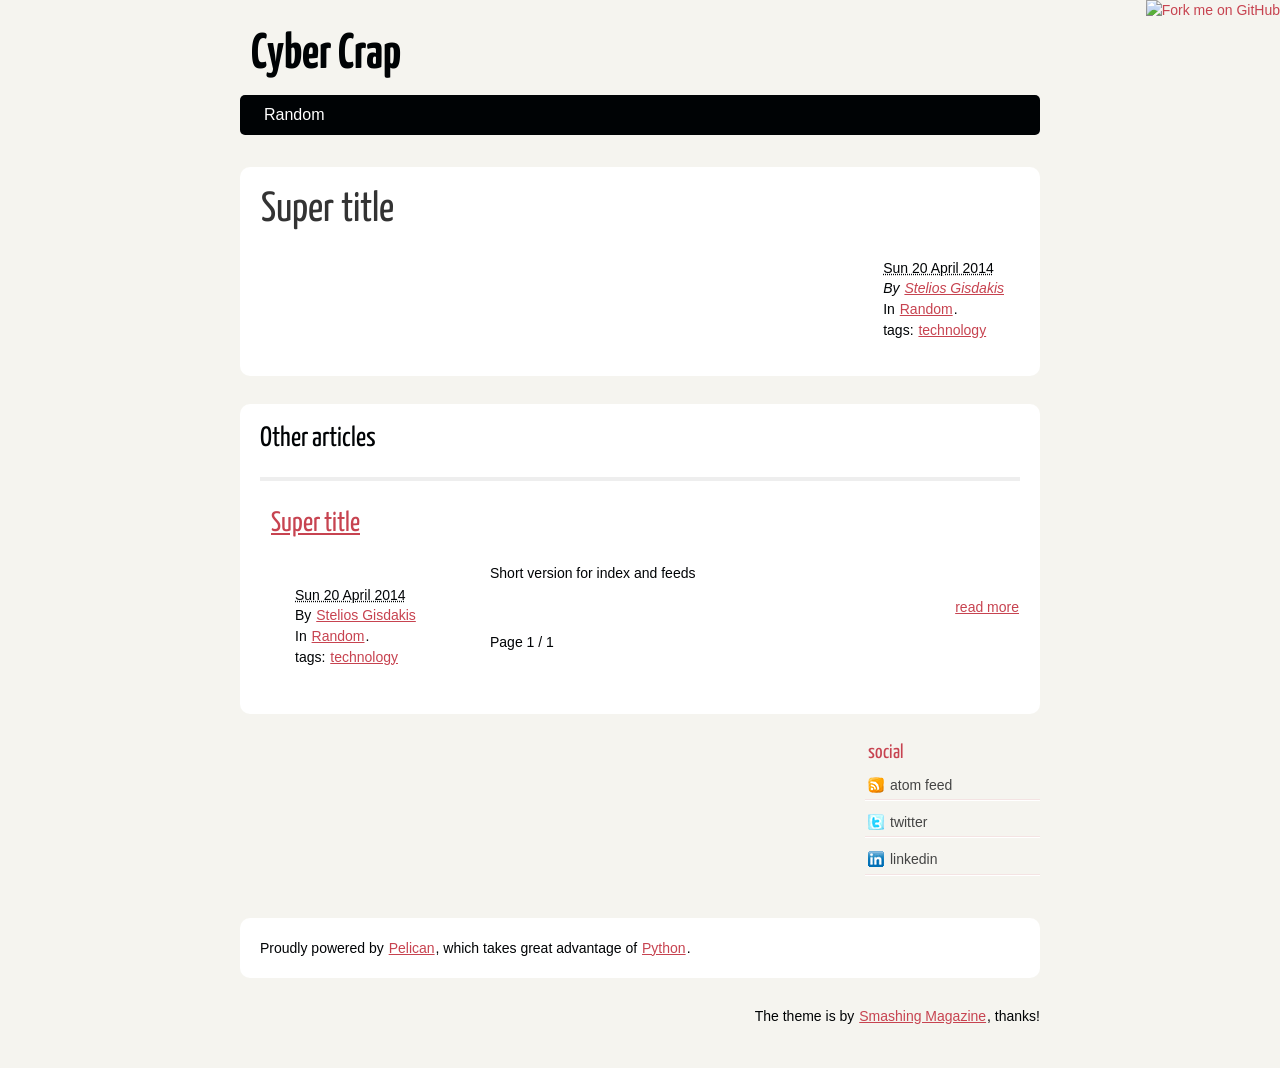
==== index.html @ d0735c27 "" ====
<!DOCTYPE html>
<html lang="en">
<head>
        <meta charset="utf-8" />
        <title>Cyber Crap</title>
        <link rel="stylesheet" href="http://gisdakis.github.io/theme/css/main.css" />
        <link href="http://gisdakis.github.io/feeds/all.atom.xml" type="application/atom+xml" rel="alternate" title="Cyber Crap Atom Feed" />

        <!--[if IE]>
            <script src="http://html5shiv.googlecode.com/svn/trunk/html5.js"></script>
        <![endif]-->
</head>

<body id="index" class="home">
<a href="http://gisdakis.github.io">
<img style="position: absolute; top: 0; right: 0; border: 0;" src="http://s3.amazonaws.com/github/ribbons/forkme_right_red_aa0000.png" alt="Fork me on GitHub" />
</a>
        <header id="banner" class="body">
                <h1><a href="http://gisdakis.github.io/">Cyber Crap </a></h1>
                <nav><ul>
                    <li><a href="http://gisdakis.github.io/category/random.html">Random</a></li>
                </ul></nav>
        </header><!-- /#banner -->

            <aside id="featured" class="body">
                <article>
                    <h1 class="entry-title"><a href="http://gisdakis.github.io/posts/2014/04/post_1/">Super title</a></h1>
<footer class="post-info">
        <abbr class="published" title="2014-04-20T00:00:00">
                Sun 20 April 2014
        </abbr>

        <address class="vcard author">
                By <a class="url fn" href="http://gisdakis.github.io/author/stelios-gisdakis.html">Stelios Gisdakis</a>
        </address>
<p>In <a href="http://gisdakis.github.io/category/random.html">Random</a>. </p>
<p>tags: <a href="http://gisdakis.github.io/tag/technology.html">technology</a></p>
</footer><!-- /.post-info -->                </article>
            </aside><!-- /#featured -->
                <section id="content" class="body">
                    <h1>Other articles</h1>
                    <hr />
                    <ol id="posts-list" class="hfeed">

            <li><article class="hentry">
                <header>
                    <h1><a href="http://gisdakis.github.io/posts/2014/04/post_2/" rel="bookmark"
                           title="Permalink to Super title">Super title</a></h1>
                </header>

                <div class="entry-content">
<footer class="post-info">
        <abbr class="published" title="2014-04-20T00:00:00">
                Sun 20 April 2014
        </abbr>

        <address class="vcard author">
                By <a class="url fn" href="http://gisdakis.github.io/author/stelios-gisdakis.html">Stelios Gisdakis</a>
        </address>
<p>In <a href="http://gisdakis.github.io/category/random.html">Random</a>. </p>
<p>tags: <a href="http://gisdakis.github.io/tag/technology.html">technology</a></p>
</footer><!-- /.post-info -->                <p class="first last">Short version for index and feeds</p>

                <a class="readmore" href="http://gisdakis.github.io/posts/2014/04/post_2/">read more</a>
                </div><!-- /.entry-content -->
            </article></li>
            </ol><!-- /#posts-list -->
<p class="paginator">
    Page 1 / 1
</p>
            </section><!-- /#content -->
        <section id="extras" class="body">
                <div class="social">
                        <h2>social</h2>
                        <ul>
                            <li><a href="http://gisdakis.github.io/feeds/all.atom.xml" type="application/atom+xml" rel="alternate">atom feed</a></li>

                            <li><a href="http://twitter.com/SteliosGisdakis">twitter</a></li>
                            <li><a href="https://www.linkedin.com/pub/stelios-gisdakis/7/556/752">linkedin</a></li>
                        </ul>
                </div><!-- /.social -->
        </section><!-- /#extras -->

        <footer id="contentinfo" class="body">
                <address id="about" class="vcard body">
                Proudly powered by <a href="http://getpelican.com/">Pelican</a>, which takes great advantage of <a href="http://python.org">Python</a>.
                </address><!-- /#about -->

                <p>The theme is by <a href="http://coding.smashingmagazine.com/2009/08/04/designing-a-html-5-layout-from-scratch/">Smashing Magazine</a>, thanks!</p>
        </footer><!-- /#contentinfo -->

</body>
</html>
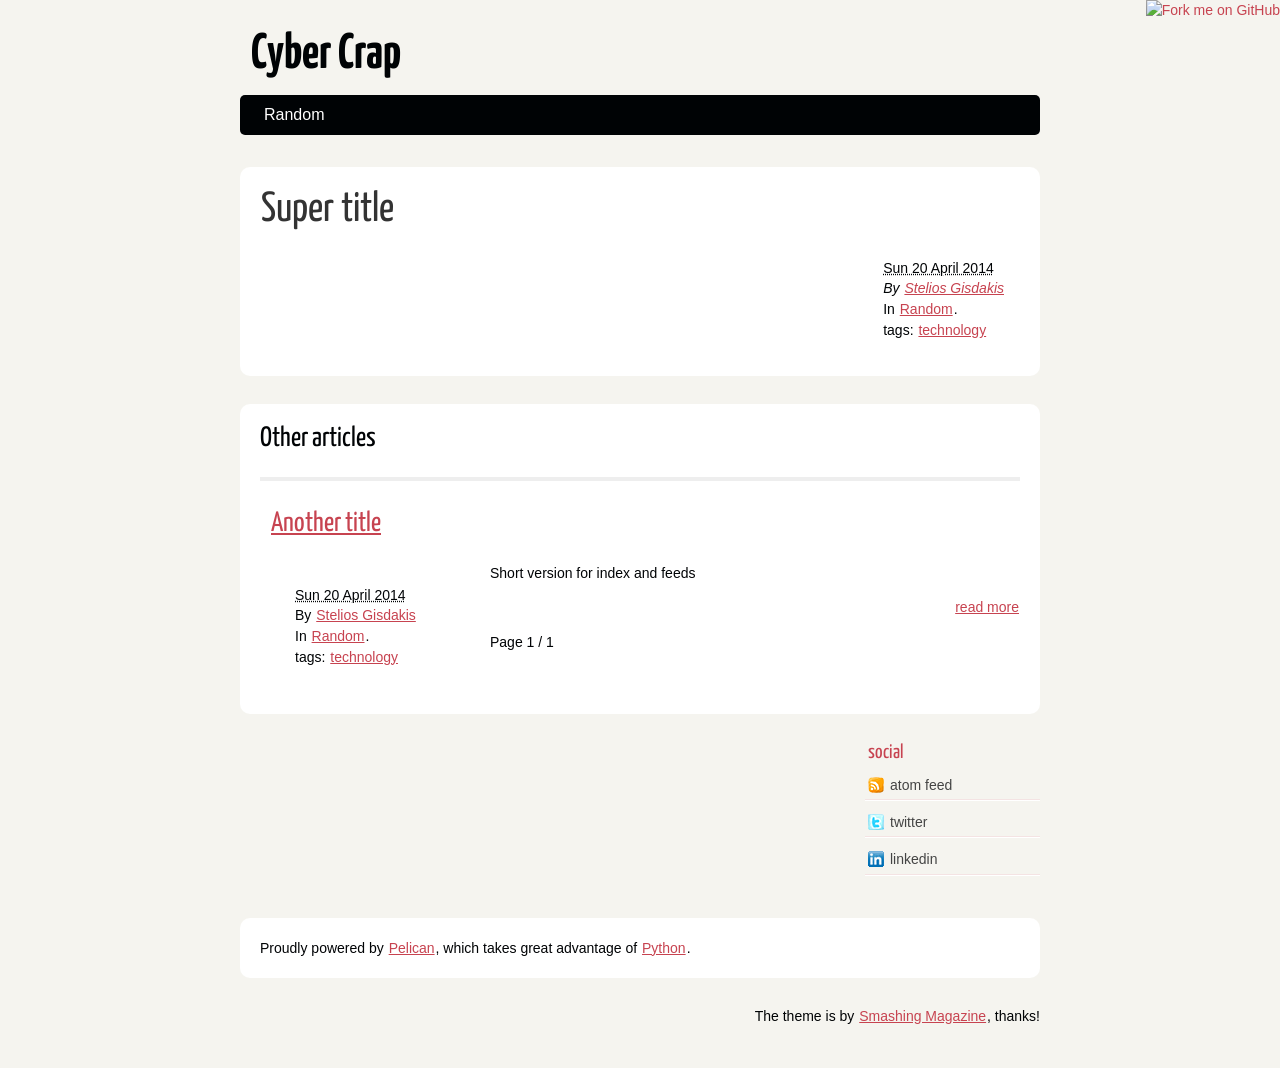
==== commit 28b9074d: "" ====
--- a/index.html
+++ b/index.html
@@ -45,7 +45,7 @@
             <li><article class="hentry">
                 <header>
                     <h1><a href="http://gisdakis.github.io/posts/2014/04/post_2/" rel="bookmark"
-                           title="Permalink to Super title">Super title</a></h1>
+                           title="Permalink to Another title">Another title</a></h1>
                 </header>
 
                 <div class="entry-content">
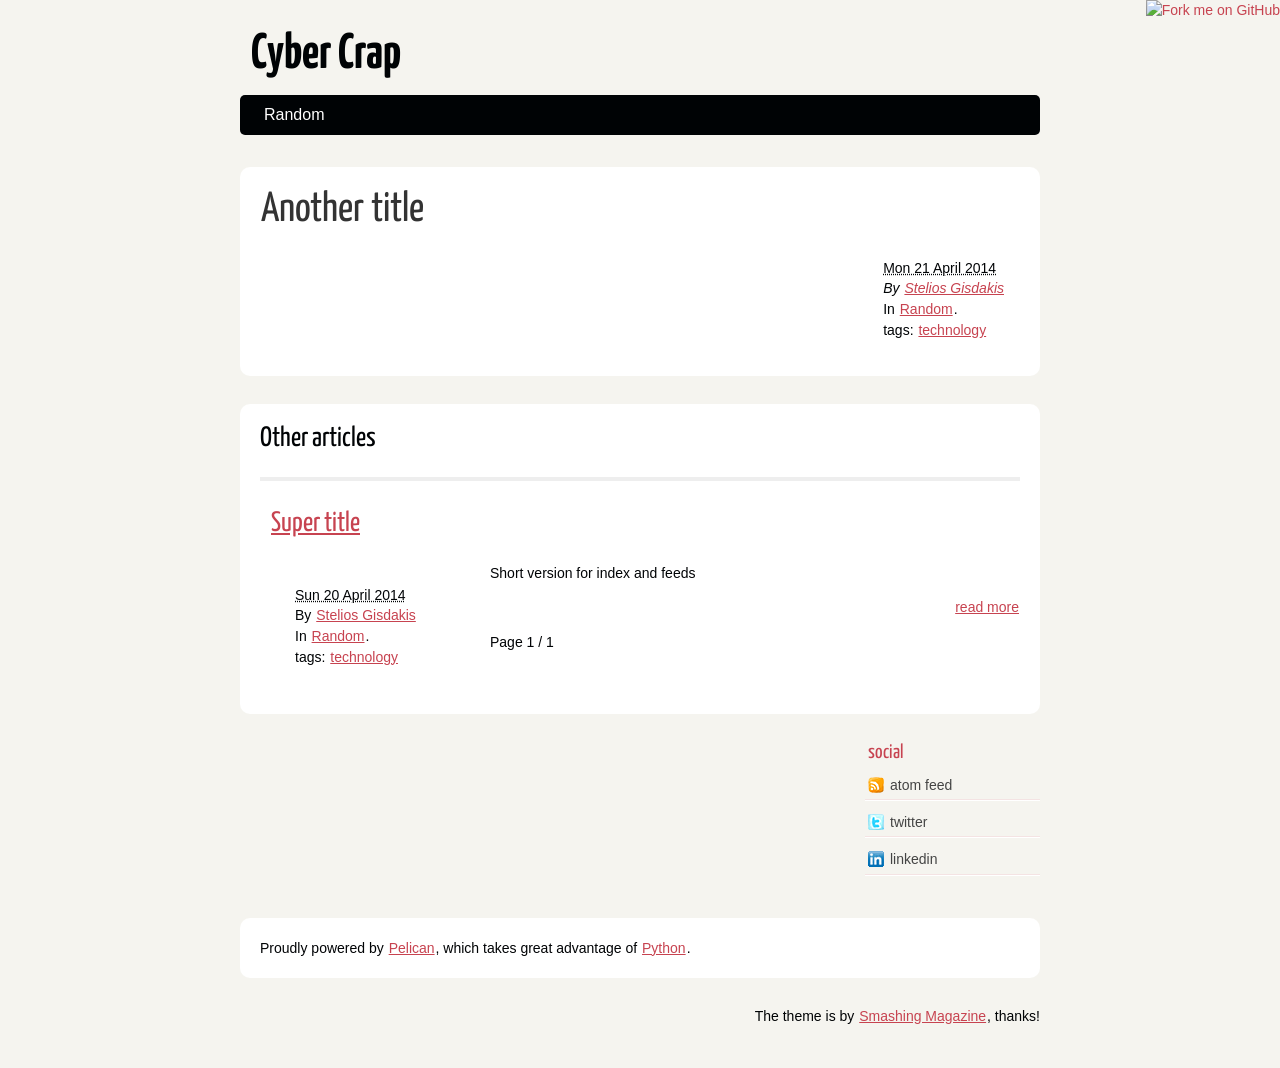
==== commit c831a6c4: "M    trunk/feeds/all.atom.xml M    trunk/archives.html M    trunk/index.html" ====
--- a/index.html
+++ b/index.html
@@ -24,10 +24,10 @@
 
             <aside id="featured" class="body">
                 <article>
-                    <h1 class="entry-title"><a href="http://gisdakis.github.io/posts/2014/04/post_1/">Super title</a></h1>
+                    <h1 class="entry-title"><a href="http://gisdakis.github.io/posts/2014/04/post_2/">Another title</a></h1>
 <footer class="post-info">
-        <abbr class="published" title="2014-04-20T00:00:00">
-                Sun 20 April 2014
+        <abbr class="published" title="2014-04-21T00:00:00">
+                Mon 21 April 2014
         </abbr>
 
         <address class="vcard author">
@@ -44,8 +44,8 @@
 
             <li><article class="hentry">
                 <header>
-                    <h1><a href="http://gisdakis.github.io/posts/2014/04/post_2/" rel="bookmark"
-                           title="Permalink to Another title">Another title</a></h1>
+                    <h1><a href="http://gisdakis.github.io/posts/2014/04/post_1/" rel="bookmark"
+                           title="Permalink to Super title">Super title</a></h1>
                 </header>
 
                 <div class="entry-content">
@@ -61,7 +61,7 @@
 <p>tags: <a href="http://gisdakis.github.io/tag/technology.html">technology</a></p>
 </footer><!-- /.post-info -->                <p class="first last">Short version for index and feeds</p>
 
-                <a class="readmore" href="http://gisdakis.github.io/posts/2014/04/post_2/">read more</a>
+                <a class="readmore" href="http://gisdakis.github.io/posts/2014/04/post_1/">read more</a>
                 </div><!-- /.entry-content -->
             </article></li>
             </ol><!-- /#posts-list -->
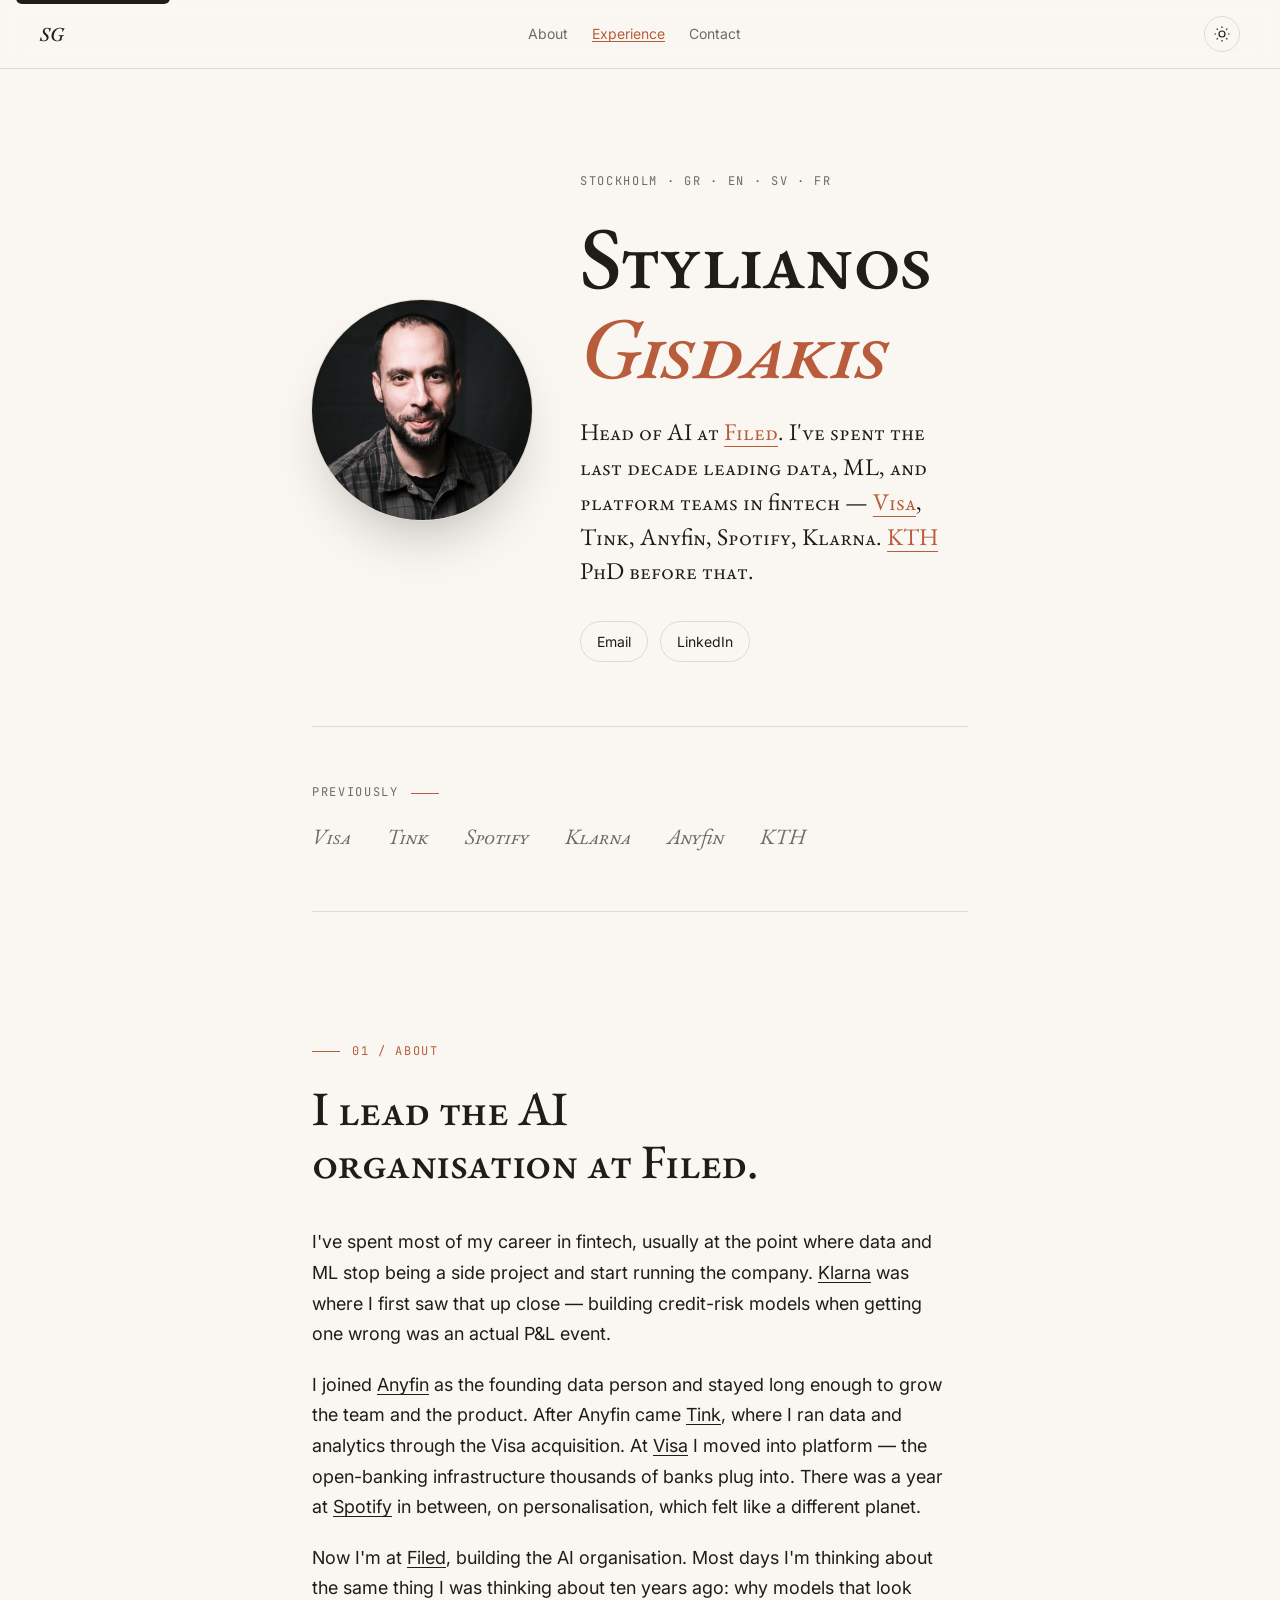
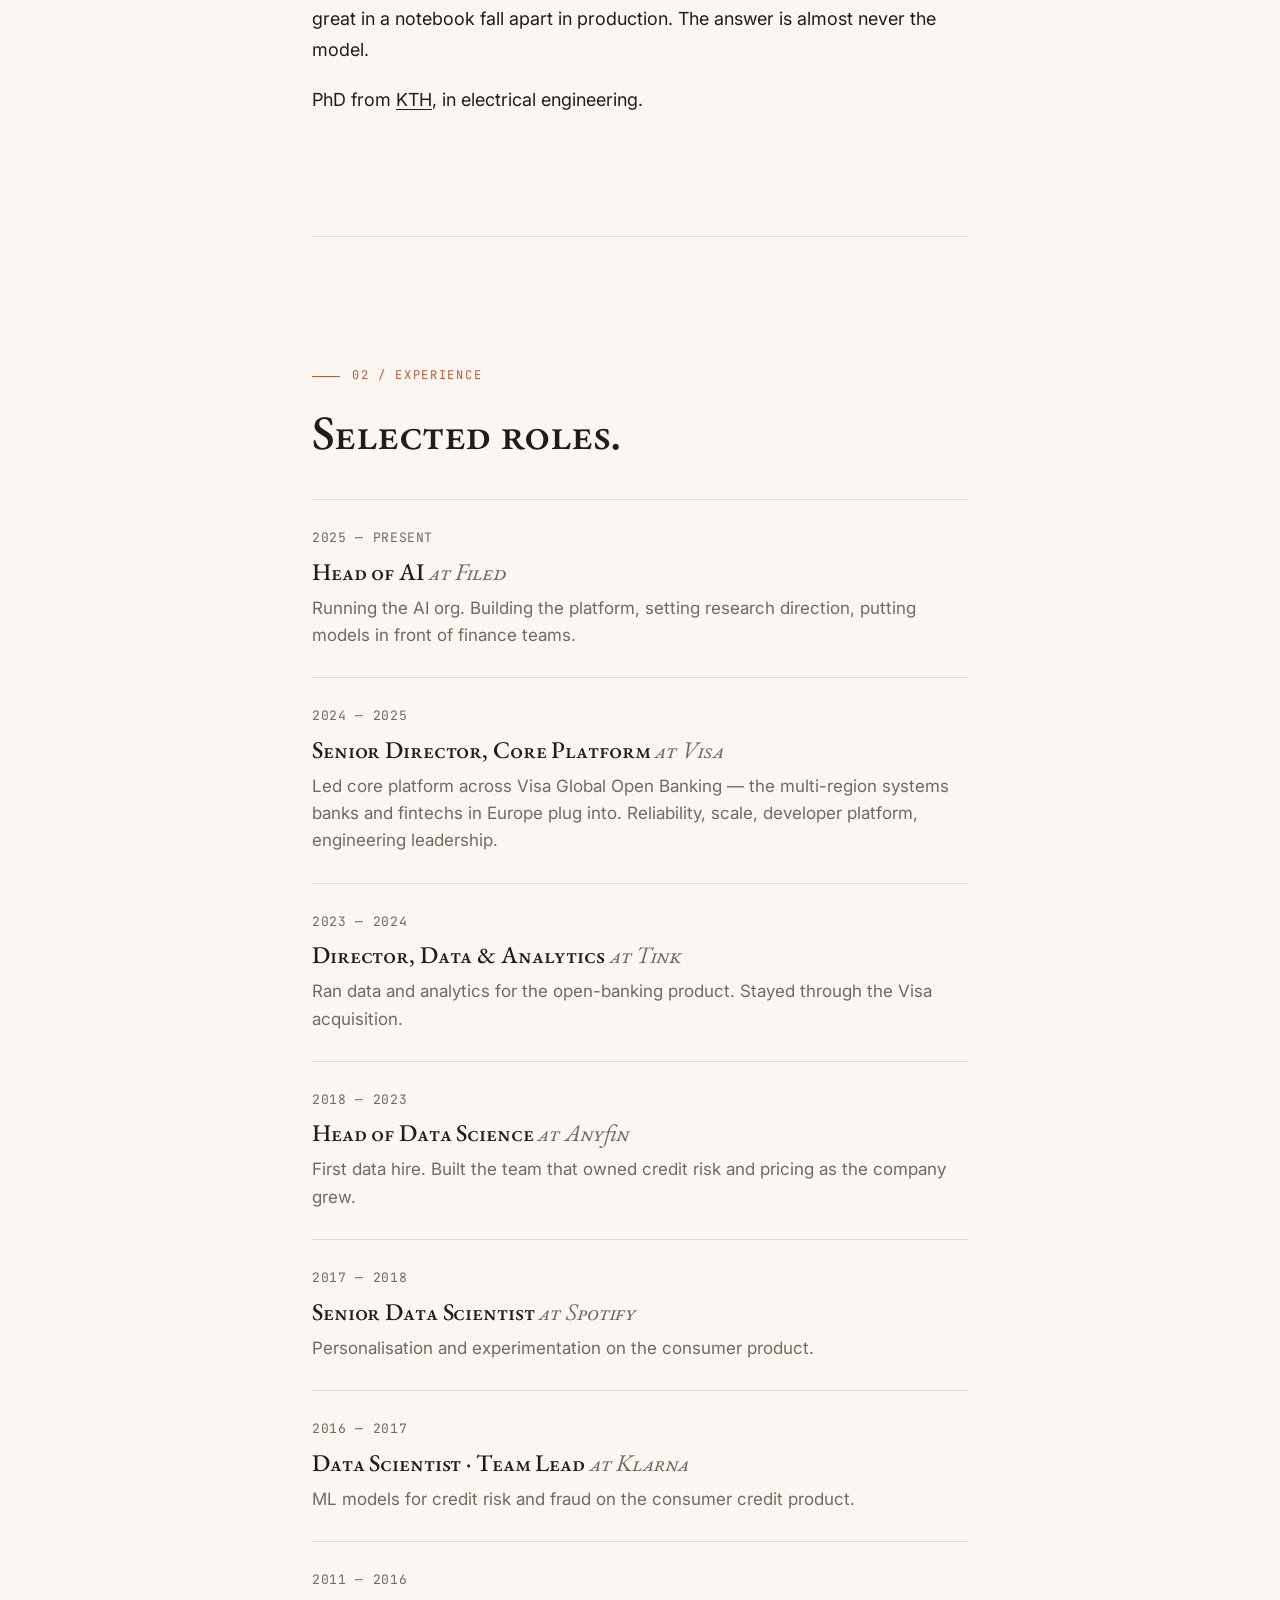
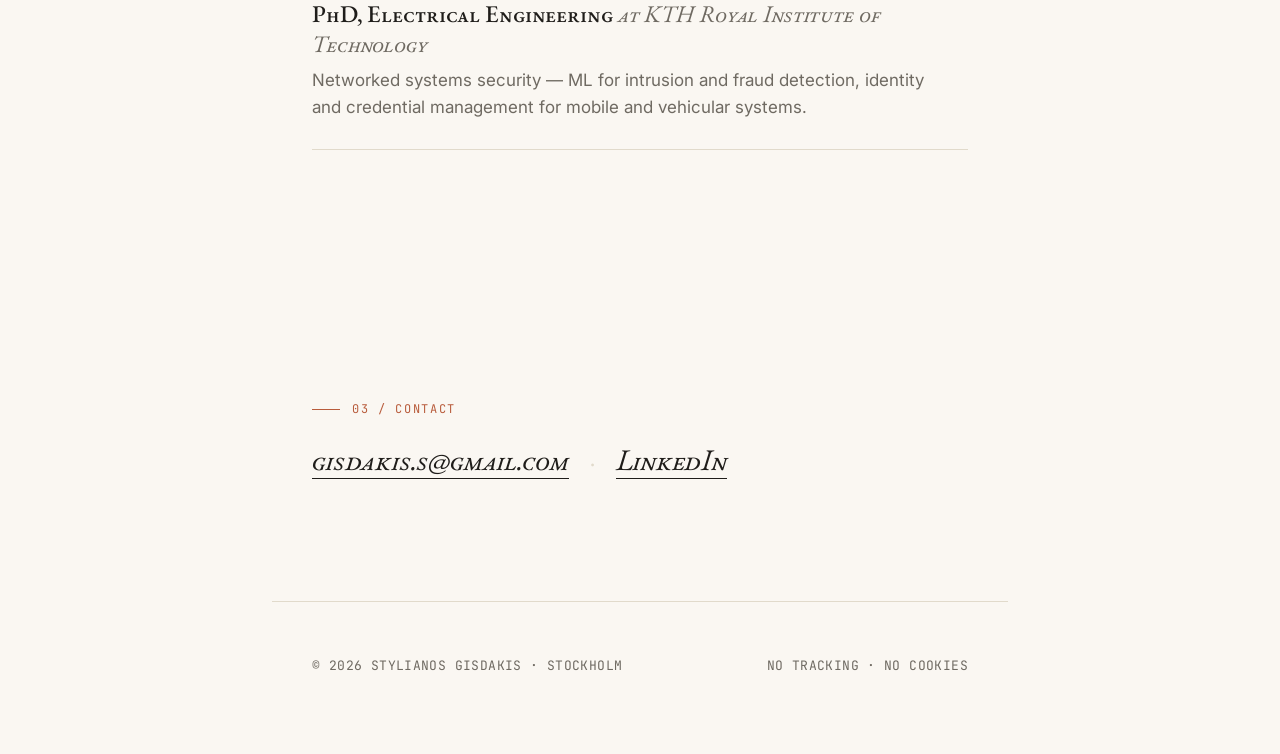
==== commit d2aa1c31: "redesign: editorial single-page personal site Editorial paper-and-ink layout, terracotta accent, EB " ====
--- a/index.html
+++ b/index.html
@@ -1,93 +1,158 @@
-<!DOCTYPE html>
-<html lang="en">
+<!doctype html>
+<html lang="en" data-theme="auto">
 <head>
-        <meta charset="utf-8" />
-        <title>Cyber Crap</title>
-        <link rel="stylesheet" href="http://gisdakis.github.io/theme/css/main.css" />
-        <link href="http://gisdakis.github.io/feeds/all.atom.xml" type="application/atom+xml" rel="alternate" title="Cyber Crap Atom Feed" />
+  <meta charset="utf-8">
+  <meta name="viewport" content="width=device-width, initial-scale=1, viewport-fit=cover">
+  <meta name="theme-color" content="#1A1815" media="(prefers-color-scheme: dark)">
+  <meta name="theme-color" content="#FAF7F2" media="(prefers-color-scheme: light)">
 
-        <!--[if IE]>
-            <script src="http://html5shiv.googlecode.com/svn/trunk/html5.js"></script>
-        <![endif]-->
+  <title>Stelios Gisdakis</title>
+  <meta name="description" content="Stylianos (Stelios) Gisdakis. Head of AI at Filed. Previously Senior Director, Core Platform at Visa, and data &amp; analytics leadership at Tink, Anyfin, Spotify, and Klarna. PhD in Electrical Engineering from KTH.">
+  <meta name="author" content="Stylianos Gisdakis">
+
+  <link rel="canonical" href="https://gisdakis.github.io/">
+
+  <meta property="og:type" content="profile">
+  <meta property="og:title" content="Stelios Gisdakis">
+  <meta property="og:description" content="Head of AI at Filed. Previously Senior Director, Core Platform at Visa. PhD in Electrical Engineering from KTH.">
+  <meta property="og:image" content="og.jpg">
+  <meta property="og:locale" content="en_US">
+
+  <meta name="twitter:card" content="summary_large_image">
+  <meta name="twitter:site" content="@SGisdakis">
+
+  <link rel="icon" href="data:image/svg+xml,%3Csvg xmlns='http://www.w3.org/2000/svg' viewBox='0 0 100 100'%3E%3Crect width='100' height='100' rx='20' fill='%23B85C3C'/%3E%3Ctext x='50' y='68' font-family='Georgia,serif' font-size='62' font-style='italic' text-anchor='middle' fill='white'%3ESG%3C/text%3E%3C/svg%3E">
+
+  <link rel="preconnect" href="https://fonts.googleapis.com">
+  <link rel="preconnect" href="https://fonts.gstatic.com" crossorigin>
+  <link href="https://fonts.googleapis.com/css2?family=EB+Garamond:ital,wght@0,400;0,500;0,600;1,400&family=Inter:wght@400;500;600&family=JetBrains+Mono:wght@400&display=swap" rel="stylesheet">
+
+  <link rel="stylesheet" href="styles.css">
 </head>
+<body>
+  <a class="skip-link" href="#main">Skip to content</a>
 
-<body id="index" class="home">
-<a href="http://gisdakis.github.io">
-<img style="position: absolute; top: 0; right: 0; border: 0;" src="http://s3.amazonaws.com/github/ribbons/forkme_right_red_aa0000.png" alt="Fork me on GitHub" />
-</a>
-        <header id="banner" class="body">
-                <h1><a href="http://gisdakis.github.io/">Cyber Crap </a></h1>
-                <nav><ul>
-                    <li><a href="http://gisdakis.github.io/category/random.html">Random</a></li>
-                </ul></nav>
-        </header><!-- /#banner -->
+  <nav class="topnav" aria-label="Primary">
+    <a href="#top" class="brand">SG</a>
+    <ul>
+      <li><a href="#about" data-spy="about">About</a></li>
+      <li><a href="#experience" data-spy="experience">Experience</a></li>
+      <li><a href="#contact" data-spy="contact">Contact</a></li>
+    </ul>
+    <button id="theme-toggle" type="button" aria-label="Toggle theme">
+      <svg class="icon-sun" width="18" height="18" viewBox="0 0 24 24" fill="none" stroke="currentColor" stroke-width="1.6" aria-hidden="true"><circle cx="12" cy="12" r="4"/><path d="M12 2v2M12 20v2M4.93 4.93l1.41 1.41M17.66 17.66l1.41 1.41M2 12h2M20 12h2M4.93 19.07l1.41-1.41M17.66 6.34l1.41-1.41"/></svg>
+      <svg class="icon-moon" width="18" height="18" viewBox="0 0 24 24" fill="none" stroke="currentColor" stroke-width="1.6" aria-hidden="true"><path d="M21 12.79A9 9 0 1 1 11.21 3 7 7 0 0 0 21 12.79z"/></svg>
+    </button>
+  </nav>
 
-            <aside id="featured" class="body">
-                <article>
-                    <h1 class="entry-title"><a href="http://gisdakis.github.io/posts/2014/04/post_2/">Another title</a></h1>
-<footer class="post-info">
-        <abbr class="published" title="2014-04-21T00:00:00">
-                Mon 21 April 2014
-        </abbr>
+  <main id="main">
+    <header id="top" class="hero">
+      <div class="hero-grid">
+        <figure class="portrait">
+          <img src="photo.jpg" alt="Portrait of Stelios Gisdakis" width="220" height="220" loading="eager" decoding="async">
+        </figure>
+        <div class="intro">
+          <p class="eyebrow">Stockholm · GR · EN · SV · FR</p>
+          <h1>Stylianos<br><em>Gisdakis</em></h1>
+          <p class="tagline">
+            Head of AI at <a href="https://filed.com" rel="noopener">Filed</a>.
+            I've spent the last decade leading data, ML, and platform teams in fintech —
+            <a href="https://www.visa.com" rel="noopener">Visa</a>, Tink, Anyfin, Spotify, Klarna.
+            <a href="https://www.kth.se" rel="noopener">KTH</a> PhD before that.
+          </p>
+          <ul class="quick-links" aria-label="Profiles">
+            <li><a href="mailto:gisdakis.s@gmail.com">Email</a></li>
+            <li><a href="https://www.linkedin.com/in/gisdakis" rel="me noopener">LinkedIn</a></li>
+          </ul>
+        </div>
+      </div>
+    </header>
 
-        <address class="vcard author">
-                By <a class="url fn" href="http://gisdakis.github.io/author/stelios-gisdakis.html">Stelios Gisdakis</a>
-        </address>
-<p>In <a href="http://gisdakis.github.io/category/random.html">Random</a>. </p>
-<p>tags: <a href="http://gisdakis.github.io/tag/technology.html">technology</a></p>
-</footer><!-- /.post-info -->                </article>
-            </aside><!-- /#featured -->
-                <section id="content" class="body">
-                    <h1>Other articles</h1>
-                    <hr />
-                    <ol id="posts-list" class="hfeed">
+    <aside class="logos" aria-label="Companies I have worked at">
+      <p class="logos-label">Previously</p>
+      <ul>
+        <li>Visa</li>
+        <li>Tink</li>
+        <li>Spotify</li>
+        <li>Klarna</li>
+        <li>Anyfin</li>
+        <li>KTH</li>
+      </ul>
+    </aside>
 
-            <li><article class="hentry">
-                <header>
-                    <h1><a href="http://gisdakis.github.io/posts/2014/04/post_1/" rel="bookmark"
-                           title="Permalink to Super title">Super title</a></h1>
-                </header>
+    <article id="about" class="section">
+      <p class="section-label">01 / About</p>
+      <h2>I lead the AI organisation at Filed.</h2>
 
-                <div class="entry-content">
-<footer class="post-info">
-        <abbr class="published" title="2014-04-20T00:00:00">
-                Sun 20 April 2014
-        </abbr>
+      <div class="prose">
+        <p>I've spent most of my career in fintech, usually at the point where data and ML stop being a side project and start running the company. <a href="https://www.klarna.com">Klarna</a> was where I first saw that up close — building credit-risk models when getting one wrong was an actual P&amp;L event.</p>
 
-        <address class="vcard author">
-                By <a class="url fn" href="http://gisdakis.github.io/author/stelios-gisdakis.html">Stelios Gisdakis</a>
-        </address>
-<p>In <a href="http://gisdakis.github.io/category/random.html">Random</a>. </p>
-<p>tags: <a href="http://gisdakis.github.io/tag/technology.html">technology</a></p>
-</footer><!-- /.post-info -->                <p class="first last">Short version for index and feeds</p>
+        <p>I joined <a href="https://anyfin.com">Anyfin</a> as the founding data person and stayed long enough to grow the team and the product. After Anyfin came <a href="https://tink.com">Tink</a>, where I ran data and analytics through the Visa acquisition. At <a href="https://www.visa.com">Visa</a> I moved into platform — the open-banking infrastructure thousands of banks plug into. There was a year at <a href="https://www.spotify.com">Spotify</a> in between, on personalisation, which felt like a different planet.</p>
 
-                <a class="readmore" href="http://gisdakis.github.io/posts/2014/04/post_1/">read more</a>
-                </div><!-- /.entry-content -->
-            </article></li>
-            </ol><!-- /#posts-list -->
-<p class="paginator">
-    Page 1 / 1
-</p>
-            </section><!-- /#content -->
-        <section id="extras" class="body">
-                <div class="social">
-                        <h2>social</h2>
-                        <ul>
-                            <li><a href="http://gisdakis.github.io/feeds/all.atom.xml" type="application/atom+xml" rel="alternate">atom feed</a></li>
+        <p>Now I'm at <a href="https://filed.com">Filed</a>, building the AI organisation. Most days I'm thinking about the same thing I was thinking about ten years ago: why models that look great in a notebook fall apart in production. The answer is almost never the model.</p>
 
-                            <li><a href="http://twitter.com/SteliosGisdakis">twitter</a></li>
-                            <li><a href="https://www.linkedin.com/pub/stelios-gisdakis/7/556/752">linkedin</a></li>
-                        </ul>
-                </div><!-- /.social -->
-        </section><!-- /#extras -->
+        <p>PhD from <a href="https://www.kth.se">KTH</a>, in electrical engineering.</p>
+      </div>
+    </article>
 
-        <footer id="contentinfo" class="body">
-                <address id="about" class="vcard body">
-                Proudly powered by <a href="http://getpelican.com/">Pelican</a>, which takes great advantage of <a href="http://python.org">Python</a>.
-                </address><!-- /#about -->
+    <article id="experience" class="section">
+      <p class="section-label">02 / Experience</p>
+      <h2>Selected roles.</h2>
 
-                <p>The theme is by <a href="http://coding.smashingmagazine.com/2009/08/04/designing-a-html-5-layout-from-scratch/">Smashing Magazine</a>, thanks!</p>
-        </footer><!-- /#contentinfo -->
+      <ol class="timeline">
+        <li>
+          <p class="when">2025 — Present</p>
+          <h3>Head of AI <span class="at">at Filed</span></h3>
+          <p>Running the AI org. Building the platform, setting research direction, putting models in front of finance teams.</p>
+        </li>
+        <li>
+          <p class="when">2024 — 2025</p>
+          <h3>Senior Director, Core Platform <span class="at">at Visa</span></h3>
+          <p>Led core platform across Visa Global Open Banking — the multi-region systems banks and fintechs in Europe plug into. Reliability, scale, developer platform, engineering leadership.</p>
+        </li>
+        <li>
+          <p class="when">2023 — 2024</p>
+          <h3>Director, Data &amp; Analytics <span class="at">at Tink</span></h3>
+          <p>Ran data and analytics for the open-banking product. Stayed through the Visa acquisition.</p>
+        </li>
+        <li>
+          <p class="when">2018 — 2023</p>
+          <h3>Head of Data Science <span class="at">at Anyfin</span></h3>
+          <p>First data hire. Built the team that owned credit risk and pricing as the company grew.</p>
+        </li>
+        <li>
+          <p class="when">2017 — 2018</p>
+          <h3>Senior Data Scientist <span class="at">at Spotify</span></h3>
+          <p>Personalisation and experimentation on the consumer product.</p>
+        </li>
+        <li>
+          <p class="when">2016 — 2017</p>
+          <h3>Data Scientist · Team Lead <span class="at">at Klarna</span></h3>
+          <p>ML models for credit risk and fraud on the consumer credit product.</p>
+        </li>
+        <li>
+          <p class="when">2011 — 2016</p>
+          <h3>PhD, Electrical Engineering <span class="at">at KTH Royal Institute of Technology</span></h3>
+          <p>Networked systems security — ML for intrusion and fraud detection, identity and credential management for mobile and vehicular systems.</p>
+        </li>
+      </ol>
+    </article>
 
+    <section id="contact" class="section contact">
+      <p class="section-label">03 / Contact</p>
+      <p class="contact-line">
+        <a href="mailto:gisdakis.s@gmail.com">gisdakis.s@gmail.com</a>
+        <span class="sep" aria-hidden="true">·</span>
+        <a href="https://www.linkedin.com/in/gisdakis" rel="me noopener">LinkedIn</a>
+      </p>
+    </section>
+  </main>
+
+  <footer class="site-footer">
+    <p>© <span id="year">2026</span> Stylianos Gisdakis · Stockholm</p>
+    <p>No tracking · No cookies</p>
+  </footer>
+
+  <script src="script.js" defer></script>
 </body>
-</html>+</html>
--- a/styles.css
+++ b/styles.css
@@ -0,0 +1,524 @@
+/* ─────────────────────────────────────────────────────────
+   Stelios Gisdakis · personal page
+   Editorial single-column. Strict left baseline, paper-and-ink
+   palette, terracotta accent, no card framings inside sections.
+   Inspired by patrickcollison.com, andy-bell.co.uk, and the
+   typographic discipline of stripe.press.
+   ─────────────────────────────────────────────────────────*/
+
+:root {
+  --bg:        #FAF7F2;
+  --fg:        #1F1D1A;
+  --muted:    #6F6A62;
+  --rule:     #E1DACB;
+  --accent:   #B85C3C;
+  --paper:    #FFFEFB;
+
+  --serif: "EB Garamond", "Iowan Old Style", Georgia, serif;
+  --sans:  "Inter", -apple-system, BlinkMacSystemFont, "Segoe UI", Roboto, sans-serif;
+  --mono:  "JetBrains Mono", ui-monospace, SFMono-Regular, Menlo, monospace;
+
+  --measure:  40rem;            /* reading width for body copy */
+  --content:  46rem;             /* shared content column width  */
+  --gutter:   clamp(1.25rem, 4vw, 2.5rem);
+  --rhythm:   clamp(4.5rem, 10vw, 7.5rem);  /* spacing between sections */
+}
+
+@media (prefers-color-scheme: dark) {
+  :root {
+    --bg:     #14130F;
+    --fg:     #EDE8DF;
+    --muted:  #8F897C;
+    --rule:   #2B281F;
+    --paper:  #1A1814;
+    --accent: #D77352;
+  }
+}
+[data-theme="light"] { --bg:#FAF7F2;--fg:#1F1D1A;--muted:#6F6A62;--rule:#E1DACB;--paper:#FFFEFB;--accent:#B85C3C; }
+[data-theme="dark"]  { --bg:#14130F;--fg:#EDE8DF;--muted:#8F897C;--rule:#2B281F;--paper:#1A1814;--accent:#D77352; }
+
+* { box-sizing: border-box; }
+
+html {
+  scroll-behavior: smooth;
+  scroll-padding-top: 5rem;
+  -webkit-text-size-adjust: 100%;
+}
+@media (prefers-reduced-motion: reduce) {
+  html { scroll-behavior: auto; }
+  * { animation: none !important; transition: none !important; }
+}
+
+/* scroll reveals — sections start translated + faded, JS adds .is-visible */
+.reveal { opacity: 0; transform: translateY(12px); transition: opacity .6s ease, transform .6s ease; }
+.reveal.is-visible { opacity: 1; transform: none; }
+@media (prefers-reduced-motion: reduce) { .reveal { opacity: 1; transform: none; } }
+
+body {
+  margin: 0;
+  font-family: var(--sans);
+  font-size: 1.0625rem;
+  line-height: 1.65;
+  background: var(--bg);
+  color: var(--fg);
+  font-feature-settings: "kern", "liga", "calt", "ss01";
+  -webkit-font-smoothing: antialiased;
+  text-rendering: optimizeLegibility;
+}
+
+::selection { background: var(--accent); color: var(--paper); }
+
+/* ── links ─────────────────────────────────────────── */
+a {
+  color: inherit;
+  text-decoration: none;
+  background-image: linear-gradient(currentColor, currentColor);
+  background-position: 0 100%;
+  background-repeat: no-repeat;
+  background-size: 100% 1px;
+  transition: background-size .25s ease, color .2s ease;
+  text-decoration-skip-ink: auto;
+}
+a:hover { color: var(--accent); background-size: 100% 2px; }
+a:focus-visible {
+  outline: 2px solid var(--accent);
+  outline-offset: 3px;
+  background: none;
+  border-radius: 2px;
+}
+
+/* skip link */
+.skip-link {
+  position: absolute;
+  top: -40px; left: 1rem;
+  background: var(--fg); color: var(--bg);
+  padding: .5rem 1rem; border-radius: 6px;
+  z-index: 100;
+}
+.skip-link:focus { top: 1rem; }
+
+/* ── nav ───────────────────────────────────────────── */
+.topnav {
+  position: sticky;
+  top: 0;
+  z-index: 10;
+  display: flex;
+  align-items: center;
+  justify-content: space-between;
+  gap: 1rem;
+  padding: 1rem var(--gutter);
+  background: color-mix(in oklab, var(--bg) 88%, transparent);
+  backdrop-filter: blur(10px);
+  -webkit-backdrop-filter: blur(10px);
+  border-bottom: 1px solid var(--rule);
+}
+.topnav .brand {
+  font-family: var(--serif);
+  font-style: italic;
+  font-weight: 500;
+  font-size: 1.25rem;
+  background: none;
+}
+.topnav ul {
+  display: flex;
+  gap: 1.5rem;
+  list-style: none;
+  margin: 0; padding: 0;
+  font-size: .875rem;
+  font-family: var(--sans);
+}
+.topnav ul a {
+  background-size: 0% 1px;
+  color: var(--muted);
+  transition: color .2s ease, background-size .2s ease;
+}
+.topnav ul a:hover, .topnav ul a.is-active {
+  color: var(--fg);
+  background-size: 100% 1px;
+}
+.topnav ul a.is-active { color: var(--accent); }
+
+@media (max-width: 640px) {
+  .topnav ul { display: none; }
+}
+
+#theme-toggle {
+  background: transparent;
+  border: 1px solid var(--rule);
+  color: var(--fg);
+  width: 36px; height: 36px;
+  border-radius: 50%;
+  display: grid; place-items: center;
+  cursor: pointer;
+  transition: border-color .2s, color .2s;
+}
+#theme-toggle:hover { border-color: var(--accent); color: var(--accent); }
+#theme-toggle .icon-moon { display: none; }
+@media (prefers-color-scheme: dark) {
+  #theme-toggle .icon-sun  { display: none; }
+  #theme-toggle .icon-moon { display: block; }
+}
+[data-theme="dark"]  #theme-toggle .icon-sun  { display: none; }
+[data-theme="dark"]  #theme-toggle .icon-moon { display: block; }
+[data-theme="light"] #theme-toggle .icon-sun  { display: block; }
+[data-theme="light"] #theme-toggle .icon-moon { display: none; }
+
+/* ── shared content rail ───────────────────────────── */
+main {
+  max-width: var(--content);
+  width: 100%;
+  margin: 0 auto;
+  padding: 0 var(--gutter);
+}
+
+/* every direct child of <main> shares the same left edge.
+   No nested cards, no offset side-columns, no special padding
+   that breaks the vertical baseline. */
+main > * {
+  margin-left: 0;
+  margin-right: 0;
+}
+
+/* ── hero ──────────────────────────────────────────── */
+.hero {
+  padding: clamp(3rem, 9vw, 6rem) 0 clamp(2.5rem, 7vw, 4rem);
+  border-bottom: 1px solid var(--rule);
+}
+
+.hero-grid {
+  display: grid;
+  gap: 2.5rem;
+  grid-template-columns: minmax(0, 1fr);
+  align-items: start;
+}
+@media (min-width: 720px) {
+  .hero-grid {
+    grid-template-columns: 220px minmax(0, 1fr);
+    gap: 3rem;
+    align-items: center;
+  }
+}
+
+.portrait {
+  margin: 0;
+  width: 220px;
+  max-width: 100%;
+  aspect-ratio: 1 / 1;
+}
+.portrait img {
+  width: 100%;
+  height: 100%;
+  object-fit: cover;
+  border-radius: 50%;
+  filter: grayscale(.15) contrast(1.02);
+  background: var(--paper);
+  box-shadow:
+    0 0 0 1px var(--rule),
+    0 30px 60px -25px color-mix(in oklab, var(--fg) 35%, transparent);
+}
+
+/* eyebrow & section labels — single style, single source of truth */
+.eyebrow,
+.section-label {
+  font-family: var(--mono);
+  font-size: .75rem;
+  letter-spacing: .14em;
+  text-transform: uppercase;
+  color: var(--muted);
+  margin: 0 0 1.25rem;
+  display: inline-flex;
+  align-items: center;
+  gap: .75rem;
+}
+.section-label { color: var(--accent); }
+.section-label::before {
+  content: "";
+  width: 1.75rem;
+  height: 1px;
+  background: var(--accent);
+}
+
+h1 {
+  font-family: var(--serif);
+  font-weight: 500;
+  font-size: clamp(3rem, 8vw, 5.5rem);
+  line-height: 1.02;
+  letter-spacing: -0.02em;
+  margin: 0 0 1.5rem;
+  text-wrap: balance;
+}
+h1 em {
+  font-style: italic;
+  color: var(--accent);
+  font-weight: 500;
+}
+
+.tagline {
+  font-family: var(--serif);
+  font-size: clamp(1.25rem, 2.4vw, 1.5rem);
+  line-height: 1.45;
+  font-weight: 400;
+  max-width: var(--measure);
+  margin: 0 0 2rem;
+  color: var(--fg);
+  text-wrap: pretty;
+}
+.tagline strong { font-weight: 600; }
+.tagline a { background-size: 100% 1px; color: var(--accent); }
+
+/* ── logos / "previously" wordmark strip ───────────── */
+.logos {
+  padding: clamp(2rem, 5vw, 3.5rem) 0;
+  border-bottom: 1px solid var(--rule);
+  display: flex;
+  flex-wrap: wrap;
+  align-items: center;
+  gap: 1rem clamp(1.25rem, 4vw, 3rem);
+}
+.logos-label {
+  font-family: var(--mono);
+  font-size: .75rem;
+  letter-spacing: .14em;
+  text-transform: uppercase;
+  color: var(--muted);
+  margin: 0;
+  display: inline-flex;
+  align-items: center;
+  gap: .75rem;
+}
+.logos-label::after {
+  content: "";
+  width: 1.75rem;
+  height: 1px;
+  background: var(--accent);
+}
+.logos ul {
+  list-style: none;
+  margin: 0;
+  padding: 0;
+  display: flex;
+  flex-wrap: wrap;
+  gap: .25rem clamp(1.25rem, 3vw, 2.25rem);
+  font-family: var(--serif);
+  font-size: clamp(1.125rem, 2vw, 1.375rem);
+  font-style: italic;
+  color: var(--muted);
+  letter-spacing: -.005em;
+}
+.logos li { transition: color .25s ease, transform .25s ease; }
+.logos li:hover { color: var(--fg); }
+
+/* ── sections ──────────────────────────────────────── */
+.section {
+  padding: var(--rhythm) 0;
+  border-bottom: 1px solid var(--rule);
+}
+.section:last-of-type { border-bottom: 0; }
+
+.section h2 {
+  font-family: var(--serif);
+  font-weight: 500;
+  font-size: clamp(2rem, 4.5vw, 3rem);
+  line-height: 1.1;
+  letter-spacing: -0.012em;
+  margin: 0 0 2.5rem;
+  max-width: 26ch;
+  text-wrap: balance;
+  color: var(--fg);
+}
+
+/* ── prose copy ────────────────────────────────────── */
+.prose {
+  max-width: var(--measure);
+}
+.prose p {
+  margin: 0 0 1.25rem;
+  font-size: 1.125rem;
+  line-height: 1.7;
+  color: var(--fg);
+}
+.prose p:last-child { margin-bottom: 0; }
+.prose a {
+  background-size: 100% 1px;
+  color: var(--fg);
+  border-bottom: 0;
+}
+.prose a:hover { color: var(--accent); }
+.prose .small { font-size: 1rem; line-height: 1.6; color: var(--muted); }
+.prose .small a { color: var(--muted); }
+
+/* ── quick links (hero CTAs and footer) ────────────── */
+.quick-links {
+  display: flex;
+  flex-wrap: wrap;
+  gap: .5rem .75rem;
+  list-style: none;
+  margin: 0; padding: 0;
+}
+.quick-links a {
+  display: inline-block;
+  padding: .5rem 1rem;
+  border: 1px solid var(--rule);
+  border-radius: 999px;
+  font-size: .875rem;
+  background: none;
+  transition: border-color .2s, color .2s, background .2s, transform .15s;
+}
+.quick-links a:hover {
+  border-color: var(--accent);
+  color: var(--accent);
+  transform: translateY(-1px);
+}
+.quick-links .primary {
+  background: var(--accent);
+  color: var(--paper);
+  border-color: var(--accent);
+  font-weight: 500;
+}
+.quick-links .primary:hover {
+  background: var(--fg);
+  border-color: var(--fg);
+  color: var(--bg);
+}
+.quick-links.bottom { margin-top: 2rem; }
+
+/* ── services (flat numbered list, no card chrome) ─── */
+.services {
+  list-style: none;
+  margin: 0;
+  padding: 0;
+  counter-reset: svc;
+  border-top: 1px solid var(--rule);
+}
+.services li {
+  counter-increment: svc;
+  position: relative;
+  padding: 1.75rem 0 1.75rem 4rem;
+  border-bottom: 1px solid var(--rule);
+  transition: padding-left .25s ease, color .2s ease;
+}
+.services li::before {
+  content: counter(svc, decimal-leading-zero);
+  position: absolute;
+  left: 0; top: 1.85rem;
+  font-family: var(--mono);
+  font-size: .8125rem;
+  color: var(--muted);
+  letter-spacing: .05em;
+  transition: color .2s;
+}
+.services li:hover { padding-left: 4.5rem; }
+.services li:hover::before { color: var(--accent); }
+.services h3 {
+  font-family: var(--serif);
+  font-weight: 500;
+  font-size: 1.5rem;
+  margin: 0 0 .5rem;
+  letter-spacing: -.005em;
+  line-height: 1.25;
+}
+.services p {
+  margin: 0;
+  max-width: var(--measure);
+  font-size: 1.0625rem;
+  line-height: 1.6;
+  color: var(--muted);
+}
+
+.services-note {
+  margin: 2rem 0 0;
+  font-size: .9375rem;
+  color: var(--muted);
+}
+.services-note a { color: var(--accent); background-size: 100% 1px; }
+
+/* ── timeline (inline dates, single baseline) ──────── */
+.timeline {
+  list-style: none;
+  margin: 0;
+  padding: 0;
+  border-top: 1px solid var(--rule);
+}
+.timeline li {
+  padding: 1.75rem 0;
+  border-bottom: 1px solid var(--rule);
+}
+.timeline .when {
+  font-family: var(--mono);
+  font-size: .8125rem;
+  letter-spacing: .05em;
+  color: var(--muted);
+  text-transform: uppercase;
+  margin: 0 0 .5rem;
+}
+.timeline h3 {
+  font-family: var(--serif);
+  font-weight: 500;
+  font-size: 1.5rem;
+  margin: 0 0 .5rem;
+  letter-spacing: -.005em;
+  line-height: 1.25;
+}
+.timeline h3 .at {
+  color: var(--muted);
+  font-style: italic;
+  font-weight: 400;
+}
+.timeline p {
+  margin: 0;
+  max-width: var(--measure);
+  font-size: 1.0625rem;
+  line-height: 1.6;
+  color: var(--muted);
+}
+
+/* ── contact ───────────────────────────────────────── */
+.contact { padding-bottom: var(--rhythm); }
+.contact-line {
+  font-family: var(--serif);
+  font-size: clamp(1.375rem, 3vw, 1.875rem);
+  font-style: italic;
+  letter-spacing: -.005em;
+  line-height: 1.4;
+  margin: 0;
+  text-wrap: pretty;
+}
+.contact-line a {
+  color: var(--fg);
+  background-size: 100% 1px;
+}
+.contact-line a:hover { color: var(--accent); }
+.contact-line .sep {
+  color: var(--rule);
+  margin: 0 .6em;
+  font-style: normal;
+  font-size: .85em;
+}
+
+/* ── footer ────────────────────────────────────────── */
+.site-footer {
+  max-width: var(--content);
+  width: 100%;
+  margin: 0 auto;
+  padding: 2.5rem var(--gutter) 4rem;
+  border-top: 1px solid var(--rule);
+  display: flex;
+  flex-wrap: wrap;
+  gap: .5rem 2rem;
+  justify-content: space-between;
+  align-items: baseline;
+  font-family: var(--mono);
+  font-size: .8125rem;
+  letter-spacing: .03em;
+  color: var(--muted);
+  text-transform: uppercase;
+}
+
+/* ── print ─────────────────────────────────────────── */
+@media print {
+  .topnav, #theme-toggle, .skip-link { display: none; }
+  body { background: white; color: black; font-size: 11pt; }
+  a { color: inherit; background: none; }
+  .section, .hero { page-break-inside: avoid; border-color: #ccc; }
+  .portrait img { box-shadow: none; }
+}
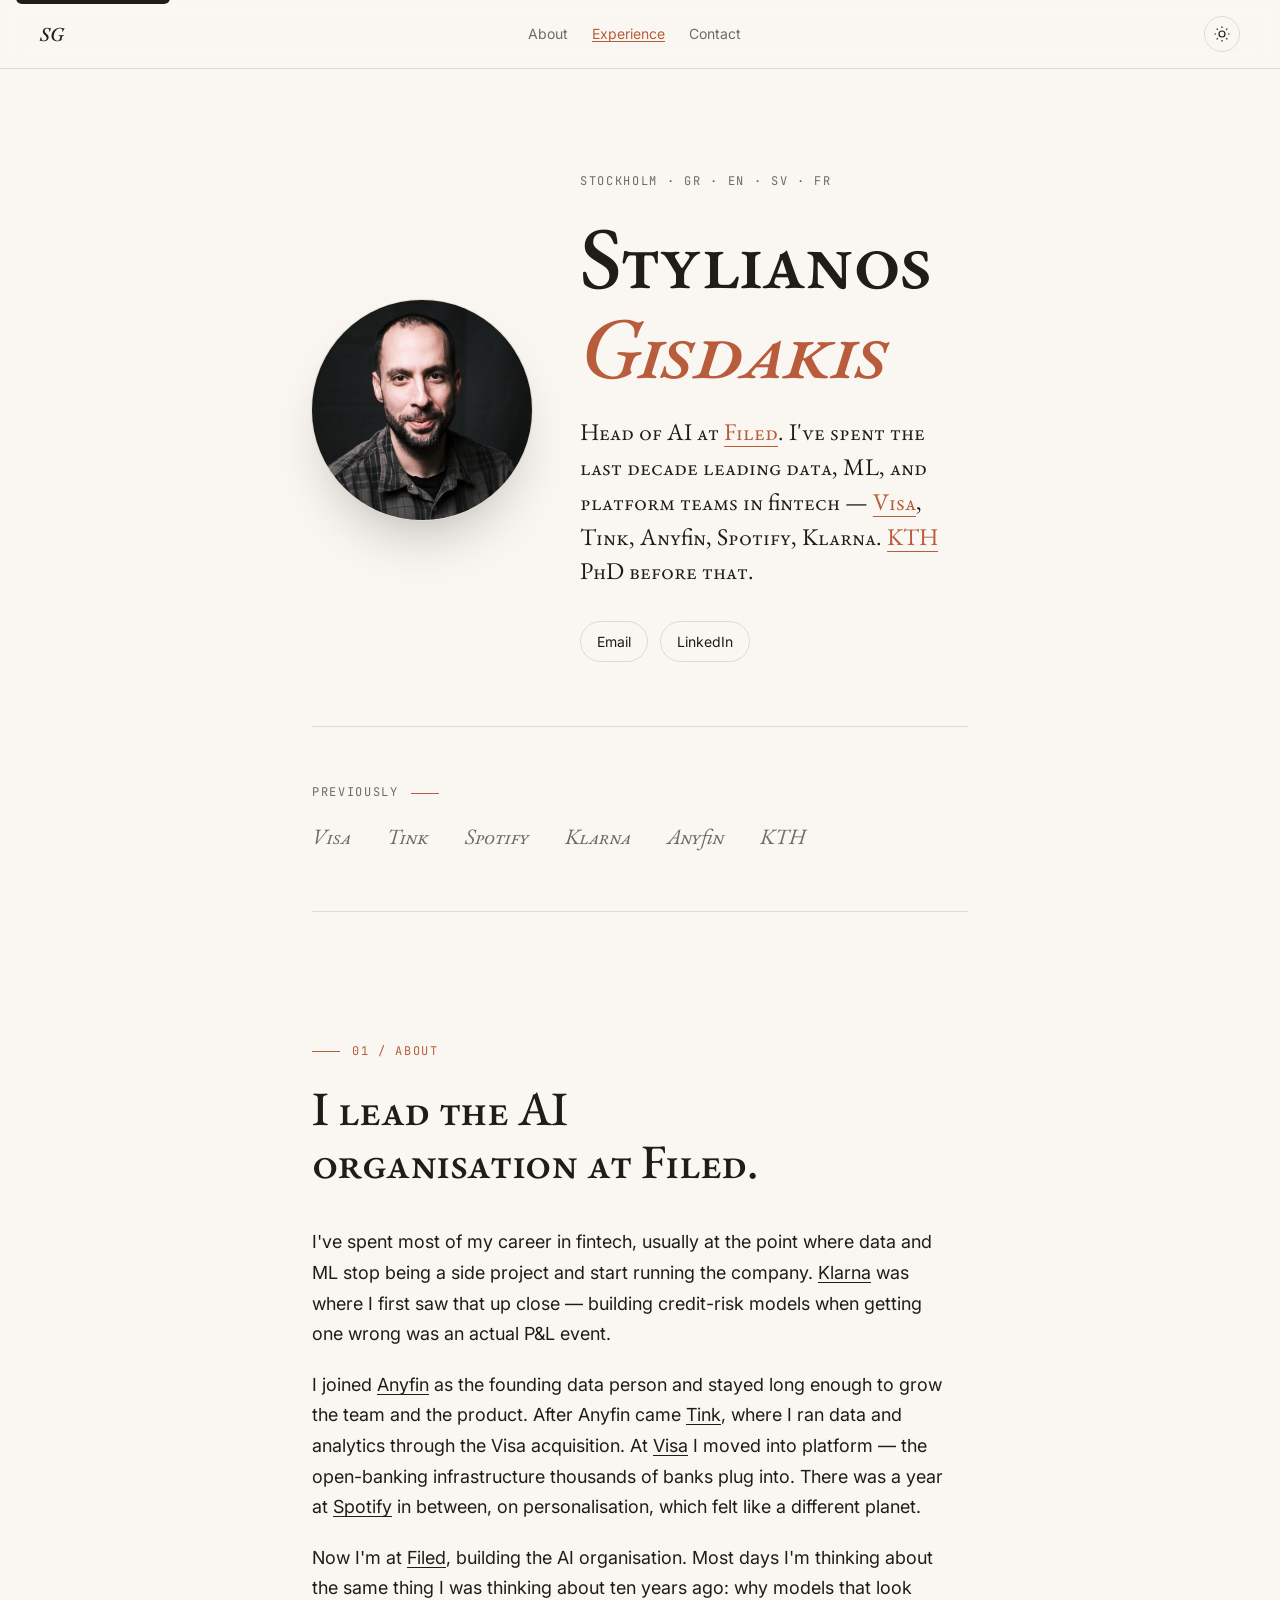
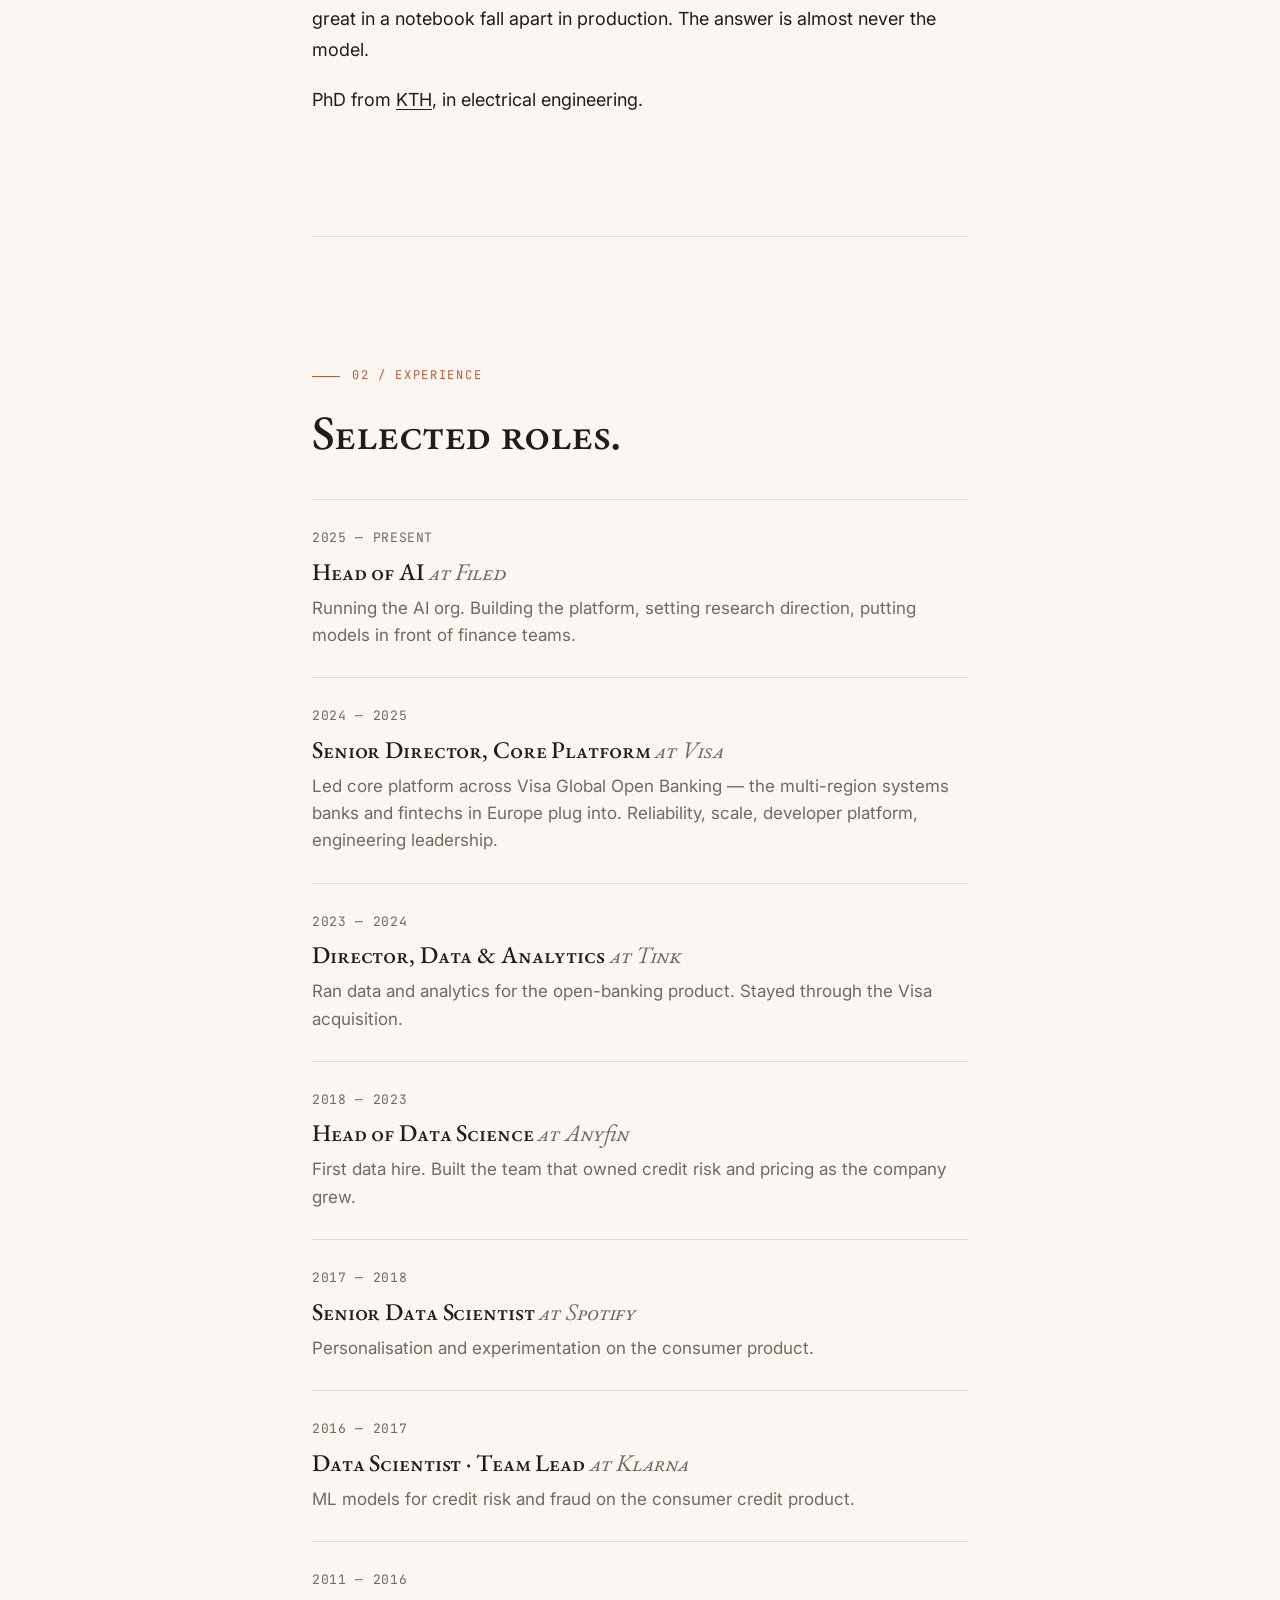
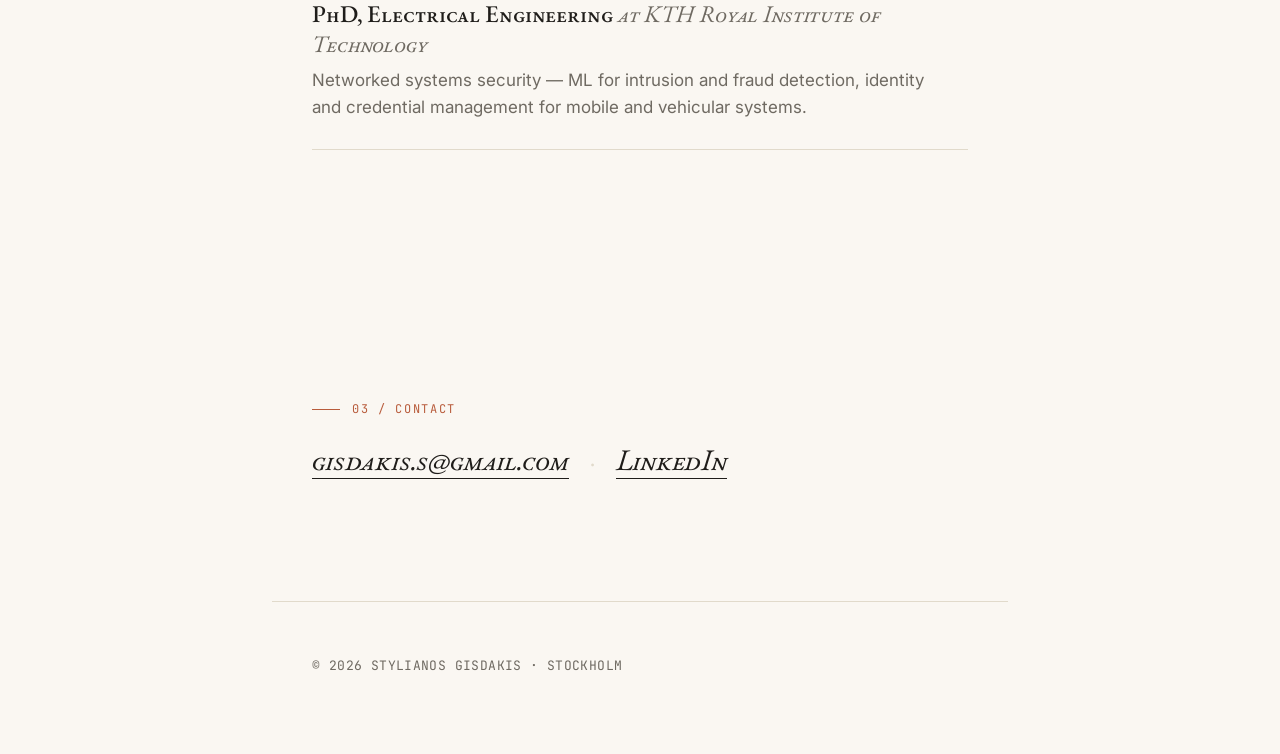
==== commit 8ccc5c11: "footer: drop 'no tracking, no cookies' line" ====
--- a/index.html
+++ b/index.html
@@ -13,13 +13,67 @@
   <link rel="canonical" href="https://gisdakis.github.io/">
 
   <meta property="og:type" content="profile">
+  <meta property="og:url" content="https://gisdakis.github.io/">
   <meta property="og:title" content="Stelios Gisdakis">
   <meta property="og:description" content="Head of AI at Filed. Previously Senior Director, Core Platform at Visa. PhD in Electrical Engineering from KTH.">
-  <meta property="og:image" content="og.jpg">
+  <meta property="og:image" content="https://gisdakis.github.io/og.jpg">
+  <meta property="og:image:width" content="1200">
+  <meta property="og:image:height" content="630">
+  <meta property="og:image:alt" content="Stelios Gisdakis — Head of AI at Filed. PhD in Electrical Engineering from KTH.">
   <meta property="og:locale" content="en_US">
+  <meta property="profile:first_name" content="Stylianos">
+  <meta property="profile:last_name" content="Gisdakis">
 
   <meta name="twitter:card" content="summary_large_image">
   <meta name="twitter:site" content="@SGisdakis">
+  <meta name="twitter:creator" content="@SGisdakis">
+  <meta name="twitter:title" content="Stelios Gisdakis">
+  <meta name="twitter:description" content="Head of AI at Filed. Previously Senior Director, Core Platform at Visa. PhD in Electrical Engineering from KTH.">
+  <meta name="twitter:image" content="https://gisdakis.github.io/og.jpg">
+
+  <!-- Schema.org Person — for search engines and LLMs -->
+  <script type="application/ld+json">
+  {
+    "@context": "https://schema.org",
+    "@type": "Person",
+    "name": "Stylianos Gisdakis",
+    "alternateName": ["Stelios Gisdakis", "Stylianos Gisdakis"],
+    "givenName": "Stylianos",
+    "familyName": "Gisdakis",
+    "jobTitle": "Head of AI",
+    "description": "Head of AI at Filed. A decade of leadership in data, ML, and platform engineering across fintech — Visa, Tink, Anyfin, Spotify, Klarna. PhD in Electrical Engineering from KTH Royal Institute of Technology.",
+    "url": "https://gisdakis.github.io/",
+    "image": "https://gisdakis.github.io/photo.jpg",
+    "email": "mailto:gisdakis.s@gmail.com",
+    "address": {
+      "@type": "PostalAddress",
+      "addressLocality": "Stockholm",
+      "addressCountry": "SE"
+    },
+    "nationality": { "@type": "Country", "name": "Greece" },
+    "worksFor": { "@type": "Organization", "name": "Filed", "url": "https://filed.com" },
+    "alumniOf": [
+      { "@type": "CollegeOrUniversity", "name": "KTH Royal Institute of Technology", "sameAs": "https://www.kth.se" },
+      { "@type": "CollegeOrUniversity", "name": "Athens University of Economics and Business", "sameAs": "https://www.aueb.gr" }
+    ],
+    "knowsAbout": [
+      "Artificial Intelligence",
+      "Machine Learning",
+      "Platform Engineering",
+      "Fintech",
+      "Open Banking",
+      "Credit Risk",
+      "Networked Systems Security"
+    ],
+    "knowsLanguage": ["Greek", "English", "Swedish", "French"],
+    "sameAs": [
+      "https://www.linkedin.com/in/gisdakis",
+      "https://github.com/gisdakis",
+      "https://x.com/sgisdakis",
+      "https://scholar.google.com/citations?user=gisdakis"
+    ]
+  }
+  </script>
 
   <link rel="icon" href="data:image/svg+xml,%3Csvg xmlns='http://www.w3.org/2000/svg' viewBox='0 0 100 100'%3E%3Crect width='100' height='100' rx='20' fill='%23B85C3C'/%3E%3Ctext x='50' y='68' font-family='Georgia,serif' font-size='62' font-style='italic' text-anchor='middle' fill='white'%3ESG%3C/text%3E%3C/svg%3E">
 
@@ -150,7 +204,6 @@
 
   <footer class="site-footer">
     <p>© <span id="year">2026</span> Stylianos Gisdakis · Stockholm</p>
-    <p>No tracking · No cookies</p>
   </footer>
 
   <script src="script.js" defer></script>
